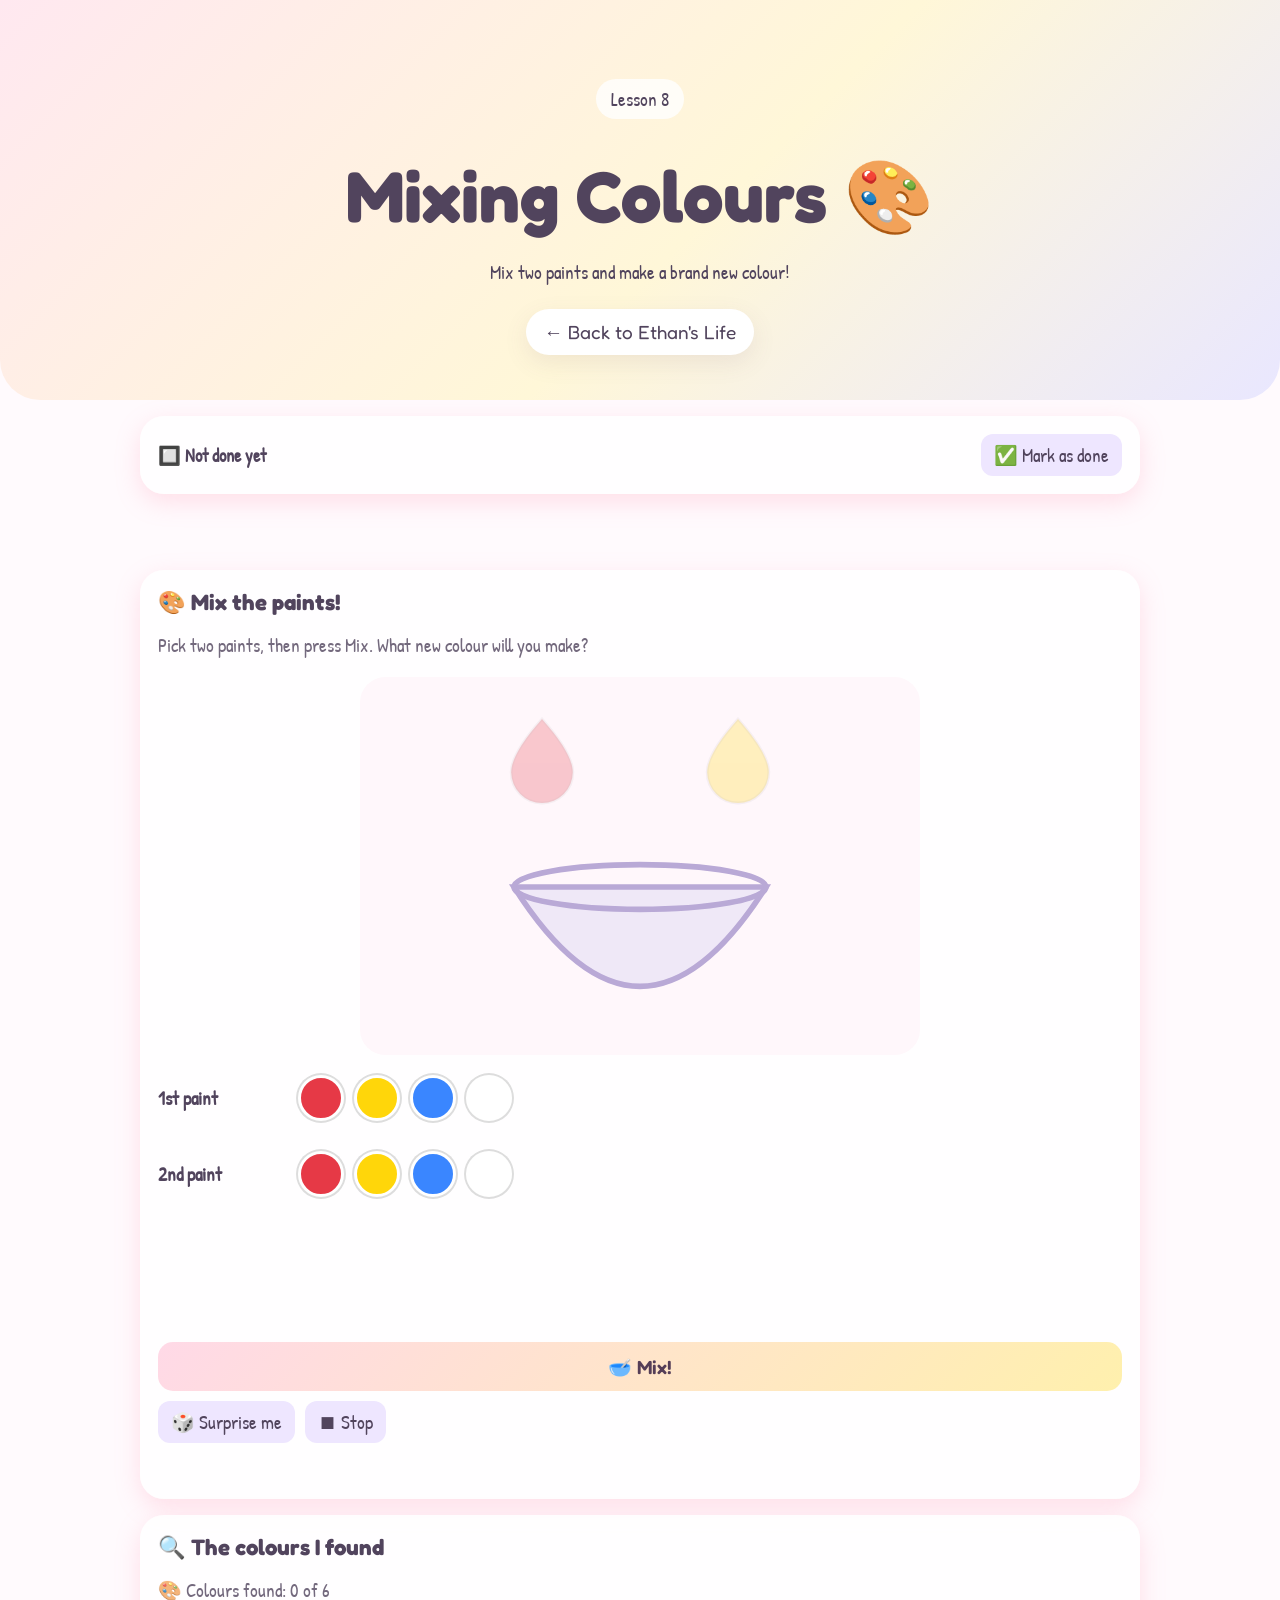
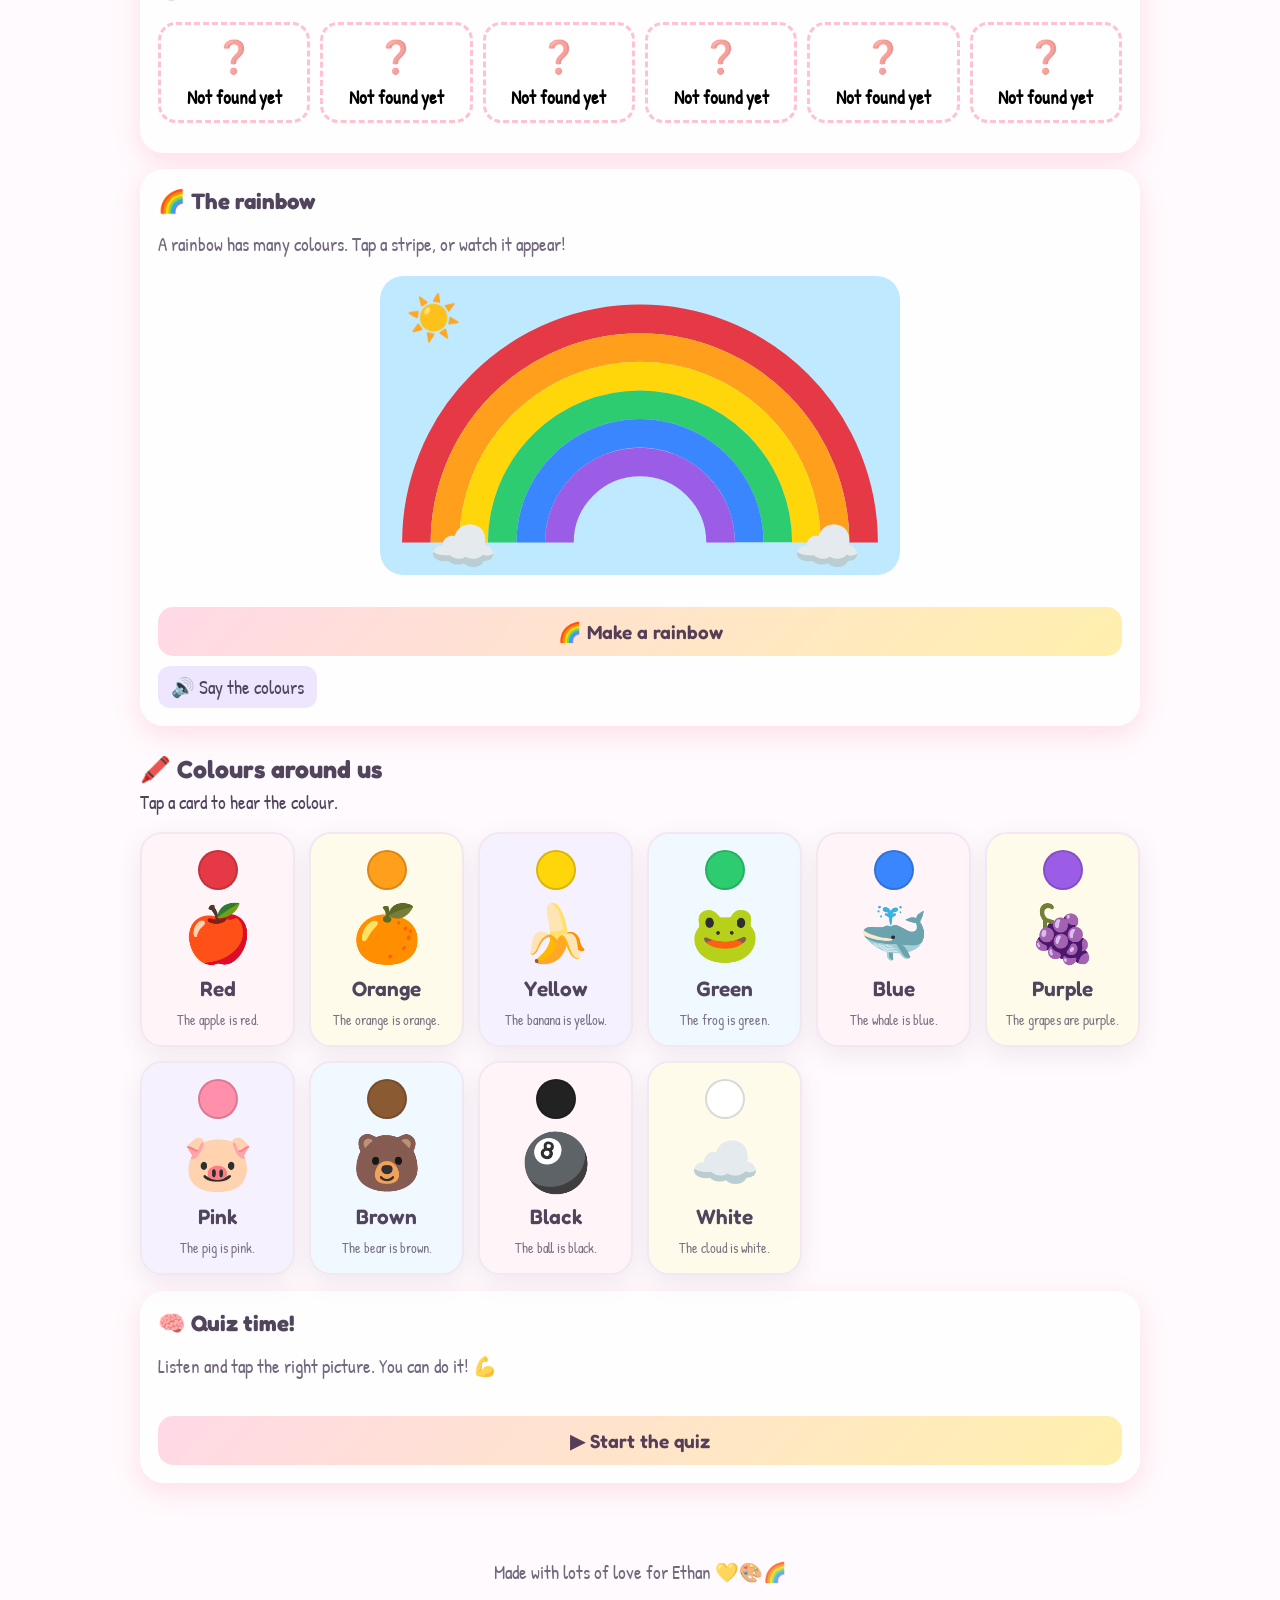
==== lessons/colours.html @ 681c0516 "Create colours.html" ====
<!DOCTYPE html>
<html lang="en">
<head>
  <meta charset="UTF-8">
  <meta name="viewport" content="width=device-width, initial-scale=1">
  <meta name="theme-color" content="#fff5f8">
  <title>Lesson 8: Mixing Colours 🎨 - Ethan's Life</title>
  <link rel="stylesheet" href="/style.css">
  <link rel="preconnect" href="https://fonts.googleapis.com">
  <link rel="preconnect" href="https://fonts.gstatic.com" crossorigin>
  <link href="https://fonts.googleapis.com/css2?family=Fredoka:wght@400;500;600;700&family=Patrick+Hand&display=swap" rel="stylesheet">
  <style>
    /* Strona nigdy nie przesuwa się na boki (żeby po prawej nie było białego tła) */
    html, body { max-width: 100%; overflow-x: hidden; }
    @supports (overflow: clip) { html, body { overflow-x: clip; } }
    img, svg, video, canvas { max-width: 100%; }
    input, select, textarea, button { max-width: 100%; box-sizing: border-box; }
    emoji-picker { width: 100%; max-width: 100%; }
    .picker-panel { max-width: 100%; overflow-x: auto; }

    [hidden] { display: none !important; }

    .garage-actions { display: flex; flex-wrap: wrap; gap: 10px; margin-top: 14px; }

    /* Lekcje */
    .lesson-card {
      margin: 16px 0;
      padding: 18px;
      border-radius: 24px;
      background: rgba(255, 255, 255, 0.85);
      box-shadow: 0 8px 24px rgba(255, 143, 171, 0.25);
    }

    .lesson-card h3 { margin-top: 0; }
    .lesson-hint { margin-top: -6px; opacity: 0.8; }

    .space-map svg, .mini-svg { display: block; width: 100%; height: auto; }
    .space-map { max-width: 460px; margin: 0 auto; }

    .orbit, .moon-orbit, .spin {
      animation-name: lesson-spin;
      animation-timing-function: linear;
      animation-iteration-count: infinite;
    }

    .orbit { transform-origin: 210px 210px; }
    .body { cursor: pointer; }

    @keyframes lesson-spin { to { transform: rotate(360deg); } }

    .space-caption {
      display: flex;
      align-items: center;
      gap: 12px;
      min-height: 64px;
      margin: 12px 0;
      padding: 10px 14px;
      border-radius: 16px;
      background: #fff0f5;
      font-size: 1.05rem;
    }

    .dot {
      display: inline-block;
      width: 22px;
      height: 22px;
      border-radius: 50%;
      box-shadow: inset -3px -3px 0 rgba(0, 0, 0, 0.18);
    }

    .dot-big { width: 44px; height: 44px; flex: none; }

    .planet-row { display: flex; flex-wrap: wrap; gap: 8px; margin: 10px 0; }

    .planet-chip {
      display: inline-flex;
      align-items: center;
      gap: 8px;
      padding: 8px 14px;
      border: 2px solid #ff8fab;
      border-radius: 999px;
      background: #fff;
      color: #d6336c;
      font: inherit;
      font-weight: 600;
      cursor: pointer;
    }

    .planet-chip:active { transform: scale(0.95); }

    .mini-grid {
      display: grid;
      grid-template-columns: repeat(auto-fit, minmax(260px, 1fr));
      gap: 16px;
    }

    @media (prefers-reduced-motion: reduce) {
      .orbit, .moon-orbit, .spin { animation: none; }
    }

    .lesson-status {
      display: flex;
      flex-wrap: wrap;
      align-items: center;
      justify-content: space-between;
      gap: 12px;
    }

    .lesson-status.done { border: 3px solid #2ecc71; }
    .status-text { font-size: 1.15rem; font-weight: 700; }

    .quiz-head {
      display: flex;
      flex-wrap: wrap;
      align-items: center;
      justify-content: space-between;
      gap: 10px;
      margin-bottom: 12px;
      font-weight: 700;
    }

    .quiz-options { display: flex; flex-wrap: wrap; gap: 12px; }

    .quiz-option {
      flex: 1 1 120px;
      display: flex;
      flex-direction: column;
      align-items: center;
      justify-content: flex-end;
      gap: 8px;
      min-height: 120px;
      padding: 12px;
      border: 3px solid #ffc2d1;
      border-radius: 20px;
      background: #fff;
      font: inherit;
      font-weight: 600;
      cursor: pointer;
    }

    .quiz-option:active { transform: scale(0.96); }
    .quiz-option.right { border-color: #2ecc71; background: #eafff1; }
    .quiz-option.wrong { border-color: #ff6b81; background: #fff0f2; opacity: 0.6; }
    .quiz-icon { font-size: 3rem; line-height: 1; }
    .quiz-result { text-align: center; }
    .quiz-big { font-size: 3.5rem; line-height: 1.2; }

    .space-caption { flex-wrap: wrap; }
    .caption-text { flex: 1; min-width: 210px; }
    .caption-detail { margin: 6px 0 8px; }
    .fact-badges { display: flex; flex-wrap: wrap; gap: 6px; margin: 8px 0 4px; }

    .fact-badge {
      padding: 4px 10px;
      border: 2px solid #ffc2d1;
      border-radius: 999px;
      background: #fff;
      font-size: 0.85rem;
      font-weight: 600;
    }

    .map-legend { margin: 8px 0 0; font-size: 0.9rem; opacity: 0.8; }

    .table-wrap { overflow-x: auto; }
    .facts-table { width: 100%; border-collapse: collapse; }
    .facts-table th, .facts-table td { padding: 10px 8px; text-align: left; white-space: nowrap; }
    .facts-table thead th { border-bottom: 2px solid #ffc2d1; color: #d6336c; }
    .fact-row { cursor: pointer; }
    .fact-row td { border-bottom: 1px solid #ffe0e8; }
    .fact-row:hover { background: #fff0f5; }
    .caption-buttons { display: flex; flex-wrap: wrap; gap: 8px; margin-top: 8px; }

    .chip-row { display: flex; flex-wrap: wrap; gap: 8px; margin: 12px 0; }

    .chip {
      display: inline-flex;
      align-items: center;
      gap: 6px;
      padding: 9px 16px;
      border: 2px solid #ff8fab;
      border-radius: 999px;
      background: #fff;
      color: #d6336c;
      font: inherit;
      font-weight: 600;
      cursor: pointer;
    }

    .chip:active { transform: scale(0.95); }
    .chip.active { background: #ff8fab; color: #fff; }

    .info-box {
      display: flex;
      flex-wrap: wrap;
      align-items: center;
      gap: 12px;
      min-height: 64px;
      margin: 12px 0;
      padding: 10px 14px;
      border-radius: 16px;
      background: #fff0f5;
      font-size: 1.05rem;
    }

    .info-icon { font-size: 2.6rem; line-height: 1; }
    .info-text { flex: 1; min-width: 200px; }

    .fact-card {
      display: flex;
      align-items: center;
      gap: 12px;
      width: 100%;
      margin: 8px 0;
      padding: 12px 14px;
      border: 3px solid #ffc2d1;
      border-radius: 18px;
      background: #fff;
      font: inherit;
      text-align: left;
      cursor: pointer;
    }

    .fact-card:active { transform: scale(0.98); }
    .fact-icon { flex: none; font-size: 2rem; line-height: 1; }

    .scene svg { display: block; width: 100%; max-width: 560px; height: auto; margin: 0 auto; border-radius: 18px; }
    .scene-note { min-height: 1.4em; margin: 10px 0 0; font-weight: 700; text-align: center; }
    .big-slider { width: 100%; margin: 14px 0 4px; accent-color: #ff8fab; }


    /* Lekcja 8: mieszanie kolorów */
    .palette { display: flex; flex-wrap: wrap; align-items: center; gap: 10px; margin: 10px 0; }
    .pal-label { min-width: 130px; font-weight: 700; }

    .paint {
      width: 46px;
      height: 46px;
      padding: 0;
      border: 3px solid #fff;
      border-radius: 50%;
      box-shadow: 0 0 0 2px #ddd;
      cursor: pointer;
    }

    .paint:active { transform: scale(0.92); }
    .paint.active { box-shadow: 0 0 0 4px #d6336c; }

    .mix-result {
      display: flex;
      flex-wrap: wrap;
      align-items: center;
      justify-content: center;
      gap: 8px;
      min-height: 56px;
      margin: 10px 0 0;
      font-size: 1.2rem;
      font-weight: 700;
      text-align: center;
    }

    .mix-dot {
      display: inline-block;
      width: 34px;
      height: 34px;
      border: 2px solid rgba(0, 0, 0, 0.15);
      border-radius: 50%;
    }

    .found-grid { display: grid; grid-template-columns: repeat(auto-fill, minmax(150px, 1fr)); gap: 10px; margin: 12px 0; }

    .found-card {
      display: flex;
      flex-direction: column;
      align-items: center;
      justify-content: center;
      gap: 6px;
      min-height: 96px;
      padding: 10px 6px;
      border: 3px dashed #ffc2d1;
      border-radius: 18px;
      background: #fff;
      font: inherit;
      font-weight: 700;
      cursor: pointer;
    }

    .found-card.found { border-style: solid; border-color: #2ecc71; background: #f1fff6; }
    .found-card .equation { display: flex; align-items: center; gap: 4px; }
    .found-card .unknown { font-size: 2rem; opacity: 0.5; }

    .rainbow-view svg { display: block; width: 100%; max-width: 520px; height: auto; margin: 0 auto; border-radius: 18px; }
    .arc { cursor: pointer; fill: none; stroke-linecap: butt; stroke-dasharray: 1; }
    .arc.speaking { filter: drop-shadow(0 0 6px #fff) brightness(1.15); }

    .colour-dot { width: 40px; height: 40px; border: 2px solid rgba(0, 0, 0, 0.15); border-radius: 50%; }

    @media (prefers-reduced-motion: reduce) {
      .paint:active { transform: none; }
    }
  </style>
</head>
<body>
  <header class="hero">
    <div class="hero-inner">
      <p class="eyebrow">Lesson 8</p>
      <h1>Mixing Colours <span>🎨</span></h1>
      <p>Mix two paints and make a brand new colour!</p>
      <nav>
        <a href="/">← Back to Ethan's Life</a>
      </nav>
    </div>
  </header>

  <main>
    <div class="lesson-card lesson-status" id="lesson-status">
      <span id="status-text" class="status-text"></span>
      <button id="status-toggle" type="button" class="secondary-button"></button>
    </div>

    <section id="lesson" class="section">
      <div class="lesson-card">
        <h3>🎨 Mix the paints!</h3>
        <p class="lesson-hint">Pick two paints, then press Mix. What new colour will you make?</p>
        <div id="bowl-view" class="scene"></div>
        <div class="palette"><span class="pal-label">1st paint</span><span id="palette-a" class="palette"></span></div>
        <div class="palette"><span class="pal-label">2nd paint</span><span id="palette-b" class="palette"></span></div>
        <div id="mix-result" class="mix-result" role="status"></div>
        <p id="mix-message" class="scene-note" role="status"></p>
        <div class="garage-actions">
          <button id="mix-btn" type="button" class="primary-button">🥣 Mix!</button>
          <button id="surprise-btn" type="button" class="secondary-button">🎲 Surprise me</button>
          <button type="button" class="secondary-button" onclick="stopSpeaking()">⏹ Stop</button>
        </div>
        <p id="lesson-message" class="form-message" role="status"></p>
      </div>

      <div class="lesson-card">
        <h3>🔍 The colours I found</h3>
        <p id="found-count" class="lesson-hint"></p>
        <div id="found-grid" class="found-grid"></div>
      </div>

      <div class="lesson-card">
        <h3>🌈 The rainbow</h3>
        <p class="lesson-hint">A rainbow has many colours. Tap a stripe, or watch it appear!</p>
        <div id="rainbow-view" class="rainbow-view"></div>
        <div class="garage-actions">
          <button id="rainbow-btn" type="button" class="primary-button">🌈 Make a rainbow</button>
          <button id="rainbow-say" type="button" class="secondary-button">🔊 Say the colours</button>
        </div>
      </div>

      <div class="content-heading">
        <h3>🖍️ Colours around us</h3>
        <p>Tap a card to hear the colour.</p>
      </div>
      <div id="colour-words" class="words-grid"></div>

      <div class="lesson-card" id="quiz-card">
        <h3>🧠 Quiz time!</h3>
        <p class="lesson-hint">Listen and tap the right picture. You can do it! 💪</p>
        <div id="quiz-box" class="quiz-box">
          <button id="quiz-start" type="button" class="primary-button">▶ Start the quiz</button>
        </div>
      </div>
    </section>
  </main>

  <footer>Made with lots of love for Ethan 💛🎨🌈</footer>

  <script>
    function showMessage(id, message) {
      document.getElementById(id).textContent = message;
    }

    function speak(text) {
      if (!("speechSynthesis" in window)) {
        showMessage("lesson-message", "Speech is not supported in this browser.");
        return;
      }

      window.speechSynthesis.cancel();

      // Długi tekst mówimy zdanie po zdaniu, bo część przeglądarek ucina zbyt długie wypowiedzi
      const sentences = text.match(/[^.!?]+[.!?]*/g) || [text];

      sentences.forEach(sentence => {
        const part = sentence.trim();
        if (!part) return;

        const utterance = new SpeechSynthesisUtterance(part);
        utterance.lang = "en-US";
        utterance.rate = 0.8;
        window.speechSynthesis.speak(utterance);
      });
    }

    function stopSpeaking() {
      if ("speechSynthesis" in window) window.speechSynthesis.cancel();
    }

    // --- Postęp lekcji (zapisany na tym urządzeniu) ---

    const LESSON_ID = "colours";
    const PROGRESS_KEY = "ethanLessons";

    function readProgress() {
      try {
        return JSON.parse(localStorage.getItem(PROGRESS_KEY) || "{}") || {};
      } catch {
        return {};
      }
    }

    function setProgress(update) {
      const all = readProgress();
      all[LESSON_ID] = { ...(all[LESSON_ID] || {}), ...update };

      try {
        localStorage.setItem(PROGRESS_KEY, JSON.stringify(all));
      } catch {}
    }

    const statusCard = document.getElementById("lesson-status");
    const statusText = document.getElementById("status-text");
    const statusToggle = document.getElementById("status-toggle");

    function renderStatus() {
      const progress = readProgress()[LESSON_ID] || {};
      const done = Boolean(progress.done);

      statusText.textContent = done
        ? "✅ Lesson done! " + "⭐".repeat(Math.min(progress.stars || 0, 3))
        : "🔲 Not done yet";
      statusToggle.textContent = done ? "↩ Mark as not done" : "✅ Mark as done";
      statusCard.classList.toggle("done", done);
    }

    statusToggle.addEventListener("click", () => {
      const progress = readProgress()[LESSON_ID] || {};
      setProgress({ done: !progress.done });
      renderStatus();
    });

    renderStatus();

    // --- Lekcja 8: mieszanie kolorów ---

    const $ = id => document.getElementById(id);

    const PAINTS = {
      red: { name: "Red", color: "#e63946" },
      yellow: { name: "Yellow", color: "#ffd60a" },
      blue: { name: "Blue", color: "#3a86ff" },
      white: { name: "White", color: "#ffffff" }
    };

    const MIXES = {
      "red+yellow": { name: "Orange", color: "#ff9f1c" },
      "blue+yellow": { name: "Green", color: "#2ecc71" },
      "blue+red": { name: "Purple", color: "#9b5de5" },
      "red+white": { name: "Pink", color: "#ff8fab" },
      "blue+white": { name: "Light blue", color: "#9fd3ff" },
      "white+yellow": { name: "Light yellow", color: "#fff3a8" }
    };

    const FOUND_KEY = "ethanColourMixes";
    let found = [];

    try {
      found = JSON.parse(localStorage.getItem(FOUND_KEY) || "[]");
      if (!Array.isArray(found)) found = [];
    } catch {
      found = [];
    }

    const pairKey = (a, b) => [a, b].sort().join("+");
    const dotHtml = color => `<span class="mix-dot" style="background:${color}"></span>`;

    // --- Miska z farbami ---

    $("bowl-view").innerHTML = `<svg viewBox="0 0 400 270" xmlns="http://www.w3.org/2000/svg" role="img" aria-label="A bowl for mixing paint">
      <defs>
        <linearGradient id="mix-grad" x1="0" y1="0" x2="1" y2="0">
          <stop id="grad-a" offset="0.25" stop-color="#e63946"/>
          <stop id="grad-b" offset="0.75" stop-color="#ffd60a"/>
        </linearGradient>
        <clipPath id="bowl-clip"><path d="M110 150 Q200 292 290 150 Z"/></clipPath>
      </defs>
      <rect width="400" height="270" rx="18" fill="#fff7fb"/>
      <path d="M110 150 Q200 292 290 150 Z" fill="#efe8f7" stroke="#b9a9d6" stroke-width="4"/>
      <g clip-path="url(#bowl-clip)">
        <rect id="liquid-mix" x="100" y="150" width="200" height="130" fill="#ccc" style="opacity:0; transition: opacity 0.8s ease"/>
        <rect id="liquid-swirl" x="100" y="150" width="200" height="130" fill="url(#mix-grad)" style="opacity:0; transition: opacity 0.5s ease"/>
      </g>
      <ellipse cx="200" cy="150" rx="90" ry="16" fill="none" stroke="#b9a9d6" stroke-width="4"/>
      <g id="blob-a" style="transform: translate(130px, 56px); transition: transform 0.9s ease-in, opacity 0.4s ease">
        <path d="M0 -26 C16 -8 22 4 22 12 A22 22 0 0 1 -22 12 C-22 4 -16 -8 0 -26 Z" id="drop-a" fill="#e63946" stroke="rgba(0,0,0,.15)" stroke-width="2"/></g>
      <g id="blob-b" style="transform: translate(270px, 56px); transition: transform 0.9s ease-in, opacity 0.4s ease">
        <path d="M0 -26 C16 -8 22 4 22 12 A22 22 0 0 1 -22 12 C-22 4 -16 -8 0 -26 Z" id="drop-b" fill="#ffd60a" stroke="rgba(0,0,0,.15)" stroke-width="2"/></g>
      <text id="sparkle" x="200" y="120" font-size="34" text-anchor="middle" style="opacity:0; transition: opacity 0.4s ease">✨</text>
    </svg>`;

    const pick = { a: null, b: null };
    let mixing = false;

    function paintRow(slot, containerId) {
      const container = $(containerId);

      Object.entries(PAINTS).forEach(([key, paint]) => {
        const button = document.createElement("button");
        button.type = "button";
        button.className = "paint";
        button.dataset.key = key;
        button.style.background = paint.color;
        button.setAttribute("aria-label", paint.name);

        button.addEventListener("click", () => {
          if (mixing) return;
          pick[slot] = key;
          container.querySelectorAll(".paint").forEach(el => el.classList.toggle("active", el === button));
          showDrops();
          speak(paint.name);
        });

        container.appendChild(button);
      });
    }

    function showDrops() {
      resetBowl();
      if (pick.a) $("drop-a").setAttribute("fill", PAINTS[pick.a].color);
      if (pick.b) $("drop-b").setAttribute("fill", PAINTS[pick.b].color);
      $("blob-a").style.opacity = pick.a ? 1 : 0.25;
      $("blob-b").style.opacity = pick.b ? 1 : 0.25;
    }

    function resetBowl() {
      $("blob-a").style.transition = $("blob-b").style.transition = "none";
      $("blob-a").style.transform = "translate(130px, 56px)";
      $("blob-b").style.transform = "translate(270px, 56px)";
      void $("blob-a").getBoundingClientRect();
      $("blob-a").style.transition = $("blob-b").style.transition = "";
      $("liquid-mix").style.opacity = 0;
      $("liquid-swirl").style.opacity = 0;
      $("sparkle").style.opacity = 0;
    }

    paintRow("a", "palette-a");
    paintRow("b", "palette-b");
    showDrops();

    function resultFor(a, b) {
      if (a === b) return { name: PAINTS[a].name, color: PAINTS[a].color, same: true };
      return MIXES[pairKey(a, b)];
    }

    function renderFound() {
      const grid = $("found-grid");
      grid.replaceChildren();

      Object.entries(MIXES).forEach(([key, mix]) => {
        const [x, y] = key.split("+");
        const card = document.createElement("button");
        card.type = "button";
        card.className = "found-card" + (found.includes(key) ? " found" : "");

        if (found.includes(key)) {
          card.innerHTML = `<span class="equation">${dotHtml(PAINTS[x].color)}+${dotHtml(PAINTS[y].color)}=${dotHtml(mix.color)}</span><span>${mix.name}</span>`;
          card.addEventListener("click", () => speak(PAINTS[x].name + " and " + PAINTS[y].name + " make " + mix.name.toLowerCase() + "."));
        } else {
          card.innerHTML = `<span class="unknown">❓</span><span>Not found yet</span>`;
          card.addEventListener("click", () => speak("Mix two paints to find a new colour!"));
        }

        grid.appendChild(card);
      });

      $("found-count").textContent = "🎨 Colours found: " + found.length + " of " + Object.keys(MIXES).length;
    }

    renderFound();

    function mix() {
      if (mixing) return;

      if (!pick.a || !pick.b) {
        $("mix-message").textContent = "Pick two paints first! 👆";
        speak("Pick two paints first!");
        return;
      }

      mixing = true;
      $("mix-btn").disabled = true;
      $("mix-message").textContent = "";
      $("mix-result").innerHTML = "";

      const a = PAINTS[pick.a];
      const b = PAINTS[pick.b];
      const result = resultFor(pick.a, pick.b);

      resetBowl();
      $("grad-a").setAttribute("stop-color", a.color);
      $("grad-b").setAttribute("stop-color", b.color);
      $("liquid-mix").setAttribute("fill", result.color);

      // 1) krople spadają do miski
      setTimeout(() => {
        $("blob-a").style.transform = "translate(185px, 158px)";
        $("blob-b").style.transform = "translate(215px, 158px)";
      }, 50);

      // 2) mieszanie
      setTimeout(() => {
        $("blob-a").style.opacity = 0;
        $("blob-b").style.opacity = 0;
        $("liquid-swirl").style.opacity = 1;

        const gradient = $("mix-grad");
        const start = performance.now();

        const spin = now => {
          const t = Math.min(1, (now - start) / 1400);
          gradient.setAttribute("gradientTransform", "rotate(" + (t * 540) + " 0.5 0.5)");
          if (t < 1) requestAnimationFrame(spin);
        };

        requestAnimationFrame(spin);
      }, 1000);

      // 3) nowy kolor
      setTimeout(() => {
        $("liquid-mix").style.opacity = 1;
        $("liquid-swirl").style.opacity = 0;
        $("sparkle").style.opacity = 1;

        const sentence = result.same
          ? a.name + " and " + b.name.toLowerCase() + " make " + result.name.toLowerCase() + ". Try two different paints!"
          : a.name + " and " + b.name.toLowerCase() + " make " + result.name.toLowerCase() + "!";

        $("mix-result").innerHTML = `${dotHtml(a.color)}<span>+</span>${dotHtml(b.color)}<span>=</span>${dotHtml(result.color)}<span>${result.name}!</span>`;
        speak(sentence);

        const key = pairKey(pick.a, pick.b);

        if (!result.same && !found.includes(key)) {
          found.push(key);

          try {
            localStorage.setItem(FOUND_KEY, JSON.stringify(found));
          } catch {}

          renderFound();

          if (found.length === Object.keys(MIXES).length) {
            $("mix-message").textContent = "🎉 You found all the colours!";
            setTimeout(() => speak("Wow! You found all the colours!"), 2600);
          } else {
            $("mix-message").textContent = "⭐ A new colour: " + result.name + "!";
          }
        }

        mixing = false;
        $("mix-btn").disabled = false;
      }, 2500);
    }

    $("mix-btn").addEventListener("click", mix);

    $("surprise-btn").addEventListener("click", () => {
      if (mixing) return;
      const keys = Object.keys(PAINTS);
      const a = keys[Math.floor(Math.random() * keys.length)];
      let b = keys[Math.floor(Math.random() * keys.length)];
      if (a === b) b = keys[(keys.indexOf(b) + 1) % keys.length];

      pick.a = a;
      pick.b = b;
      $("palette-a").querySelectorAll(".paint").forEach(el => el.classList.toggle("active", el.dataset.key === a));
      $("palette-b").querySelectorAll(".paint").forEach(el => el.classList.toggle("active", el.dataset.key === b));
      showDrops();
      mix();
    });

    // --- Tęcza ---

    const RAINBOW = [
      { name: "Red", color: "#e63946" }, { name: "Orange", color: "#ff9f1c" }, { name: "Yellow", color: "#ffd60a" },
      { name: "Green", color: "#2ecc71" }, { name: "Blue", color: "#3a86ff" }, { name: "Purple", color: "#9b5de5" }
    ];

    (function buildRainbow() {
      let s = `<svg viewBox="0 0 400 230" xmlns="http://www.w3.org/2000/svg" role="img" aria-label="A rainbow">
        <rect width="400" height="230" rx="18" fill="#bfe9ff"/>
        <text x="20" y="44" font-size="34">☀️</text>`;

      RAINBOW.forEach((c, i) => {
        const r = 172 - i * 22;
        s += `<path class="arc" data-i="${i}" d="M${200 - r} 205 A${r} ${r} 0 0 1 ${200 + r} 205" stroke="${c.color}" stroke-width="22" pathLength="1"/>`;
      });

      s += `<text x="38" y="222" font-size="42">☁️</text><text x="318" y="222" font-size="42">☁️</text></svg>`;
      $("rainbow-view").innerHTML = s;
    })();

    const arcs = [...$("rainbow-view").querySelectorAll(".arc")];

    arcs.forEach((arc, i) => {
      arc.addEventListener("click", () => speak(RAINBOW[i].name));
    });

    $("rainbow-btn").addEventListener("click", () => {
      arcs.forEach(arc => { arc.style.strokeDashoffset = 1; });

      arcs.forEach((arc, i) => {
        setTimeout(() => {
          if (arc.animate) {
            arc.animate([{ strokeDashoffset: 1 }, { strokeDashoffset: 0 }], { duration: 900, fill: "forwards", easing: "ease-out" });
          }

          arc.style.strokeDashoffset = 0;
          arc.classList.add("speaking");
          setTimeout(() => arc.classList.remove("speaking"), 1000);
          speak(RAINBOW[i].name);
        }, 600 + i * 1300);
      });

      setTimeout(() => speak("A rainbow! A rainbow has many colours. It appears when the sun shines and it rains."), 600 + RAINBOW.length * 1300 + 300);
    });

    $("rainbow-say").addEventListener("click", () => {
      speak("The colours of the rainbow are: red, orange, yellow, green, blue and purple.");
    });

    // --- Kolory wokół nas ---

    const COLOUR_WORDS = [
      ["Red", "#e63946", "🍎", "The apple is red."], ["Orange", "#ff9f1c", "🍊", "The orange is orange."],
      ["Yellow", "#ffd60a", "🍌", "The banana is yellow."], ["Green", "#2ecc71", "🐸", "The frog is green."],
      ["Blue", "#3a86ff", "🐳", "The whale is blue."], ["Purple", "#9b5de5", "🍇", "The grapes are purple."],
      ["Pink", "#ff8fab", "🐷", "The pig is pink."], ["Brown", "#8a5a33", "🐻", "The bear is brown."],
      ["Black", "#222222", "🎱", "The ball is black."], ["White", "#ffffff", "☁️", "The cloud is white."]
    ];

    COLOUR_WORDS.forEach(([name, color, emoji, sentence]) => {
      const card = document.createElement("button");
      card.type = "button";
      card.className = "word-card";
      card.setAttribute("aria-label", name);

      const dot = document.createElement("span");
      dot.className = "colour-dot";
      dot.style.background = color;

      const icon = document.createElement("span");
      icon.className = "word-emoji";
      icon.textContent = emoji;

      const word = document.createElement("span");
      word.className = "word-english";
      word.textContent = name;

      const hint = document.createElement("span");
      hint.className = "word-hint";
      hint.textContent = sentence;

      card.append(dot, icon, word, hint);
      card.addEventListener("click", () => speak(name + ". " + sentence));
      $("colour-words").appendChild(card);
    });

    // --- Pytania do quizu ---

    const QUIZ_LENGTH = 5;
    const dotOption = (hex, label, correct) => ({ dot: hex, size: 46, label, ...(correct ? { correct: true } : {}) });
    const QUIZ_POOL = [
      { say: "Red and yellow make...?", options: [
        dotOption("#ff9f1c", "Orange", true), dotOption("#2ecc71", "Green"), dotOption("#9b5de5", "Purple")] },
      { say: "Yellow and blue make...?", options: [
        dotOption("#2ecc71", "Green", true), dotOption("#ff9f1c", "Orange"), dotOption("#e63946", "Red")] },
      { say: "Blue and red make...?", options: [
        dotOption("#9b5de5", "Purple", true), dotOption("#2ecc71", "Green"), dotOption("#ffd60a", "Yellow")] },
      { say: "Red and white make...?", options: [
        dotOption("#ff8fab", "Pink", true), dotOption("#3a86ff", "Blue"), dotOption("#2ecc71", "Green")] },
      { say: "Which one is red?", options: [
        { icon: "🍎", label: "Apple", correct: true }, { icon: "🐸", label: "Frog" }, { icon: "🐳", label: "Whale" }] },
      { say: "Which one is green?", options: [
        { icon: "🐸", label: "Frog", correct: true }, { icon: "🍌", label: "Banana" }, { icon: "🍎", label: "Apple" }] },
      { say: "Which one is yellow?", options: [
        { icon: "🍌", label: "Banana", correct: true }, { icon: "🍇", label: "Grapes" }, { icon: "🐸", label: "Frog" }] },
      { say: "Which one is orange?", options: [
        { icon: "🍊", label: "Orange", correct: true }, { icon: "🍎", label: "Apple" }, { icon: "🍇", label: "Grapes" }] },
      { say: "Which one is purple?", options: [
        { icon: "🍇", label: "Grapes", correct: true }, { icon: "🍊", label: "Orange" }, { icon: "🍌", label: "Banana" }] },
      { say: "Which colour is the sun?", options: [
        dotOption("#ffd60a", "Yellow", true), dotOption("#3a86ff", "Blue"), dotOption("#2ecc71", "Green")] },
      { say: "Which colour is the grass?", options: [
        dotOption("#2ecc71", "Green", true), dotOption("#e63946", "Red"), dotOption("#9b5de5", "Purple")] },
      { say: "Which colour is the sky on a sunny day?", options: [
        dotOption("#3a86ff", "Blue", true), dotOption("#ffd60a", "Yellow"), dotOption("#ff8fab", "Pink")] }
    ];

    const quizBox = document.getElementById("quiz-box");
    let quiz = null;

    function shuffle(list) {
      const copy = [...list];

      for (let i = copy.length - 1; i > 0; i--) {
        const j = Math.floor(Math.random() * (i + 1));
        [copy[i], copy[j]] = [copy[j], copy[i]];
      }

      return copy;
    }

    function optionButton(option, onPick) {
      const button = document.createElement("button");
      button.type = "button";
      button.className = "quiz-option";

      const icon = document.createElement("span");
      icon.className = "quiz-icon";

      if (option.dot) {
        icon.classList.add("dot");
        icon.style.background = option.dot;
        icon.style.width = icon.style.height = option.size + "px";
      } else {
        icon.textContent = option.icon;
      }

      const label = document.createElement("span");
      label.textContent = option.label;

      button.append(icon, label);
      button.addEventListener("click", () => onPick(button));
      return button;
    }

    function startQuiz() {
      quiz = {
        questions: shuffle(QUIZ_POOL).slice(0, QUIZ_LENGTH),
        index: 0,
        firstTry: 0,
        missed: false,
        locked: false
      };

      showQuestion();
    }

    function showQuestion() {
      const question = quiz.questions[quiz.index];
      quiz.missed = false;
      quiz.locked = false;

      const head = document.createElement("div");
      head.className = "quiz-head";

      const counter = document.createElement("span");
      counter.textContent = "Question " + (quiz.index + 1) + " of " + quiz.questions.length;

      const replay = document.createElement("button");
      replay.type = "button";
      replay.className = "secondary-button";
      replay.textContent = "🔊 Listen again";
      replay.addEventListener("click", () => speak(question.say));

      head.append(counter, replay);

      const options = document.createElement("div");
      options.className = "quiz-options";

      const feedback = document.createElement("p");
      feedback.id = "quiz-feedback";
      feedback.className = "form-message";
      feedback.setAttribute("role", "status");

      shuffle(question.options).forEach(option => {
        options.appendChild(optionButton(option, button => answer(option, button, question, feedback)));
      });

      quizBox.replaceChildren(head, options, feedback);
      speak(question.say);
    }

    function answer(option, button, question, feedback) {
      if (quiz.locked) return;

      if (option.correct) {
        quiz.locked = true;
        if (!quiz.missed) quiz.firstTry++;

        button.classList.add("right");
        feedback.textContent = "🎉 Yes!";
        speak("Yes! Great job!");

        setTimeout(() => {
          quiz.index++;

          if (quiz.index < quiz.questions.length) showQuestion();
          else finishQuiz();
        }, 1500);

        return;
      }

      quiz.missed = true;
      button.classList.add("wrong");
      button.disabled = true;
      feedback.textContent = "Try again! 💫";
      speak("Try again. " + question.say);
    }

    function finishQuiz() {
      const total = quiz.questions.length;
      const stars = quiz.firstTry >= total - 1 ? 3 : quiz.firstTry >= total - 2 ? 2 : 1;
      const best = Math.max((readProgress()[LESSON_ID] || {}).stars || 0, stars);

      setProgress({ done: true, stars: best });
      renderStatus();

      const result = document.createElement("div");
      result.className = "quiz-result";

      const big = document.createElement("div");
      big.className = "quiz-big";
      big.textContent = "🏆";

      const title = document.createElement("h3");
      title.textContent = "You did it! " + "⭐".repeat(stars);

      const score = document.createElement("p");
      score.textContent = quiz.firstTry + " of " + total + " right on the first try";

      const again = document.createElement("button");
      again.type = "button";
      again.className = "primary-button";
      again.textContent = "🔁 Play again";
      again.addEventListener("click", startQuiz);

      result.append(big, title, score, again);
      quizBox.replaceChildren(result);
      speak("Wow! You did it! Great job!");
    }

    document.getElementById("quiz-start").addEventListener("click", startQuiz);
  </script>
</body>
</html>
---- style.css ----
:root {
  --ink: #51445d;
  --pink: #ffe8f0;
  --yellow: #fff2ad;
  --purple: #eee6ff;
  --blue: #e5f5ff;
  --shadow: 0 8px 24px rgba(106, 78, 120, .10);
}

* { box-sizing: border-box; }

html { scroll-behavior: smooth; }

body {
  margin: 0;
  color: var(--ink);
  background: #fffafd;
  font-family: "Patrick Hand", cursive;
  font-size: 19px;
}

button, input, textarea { font: inherit; }

.hero {
  position: relative;
  overflow: hidden;
  padding: 60px 20px 45px;
  text-align: center;
  background: linear-gradient(135deg, #ffe8f0, #fff7d8 55%, #e9e7ff);
  border-radius: 0 0 40px 40px;
}

.hero-inner {
  position: relative;
  z-index: 1;
  max-width: 760px;
  margin: auto;
}

.eyebrow {
  display: inline-block;
  padding: 7px 15px;
  background: rgba(255,255,255,.8);
  border-radius: 30px;
}

h1, h2, h3, nav {
  font-family: "Fredoka", sans-serif;
}

h1 {
  margin: 14px 0;
  font-size: clamp(2.5rem, 7vw, 4.5rem);
}

.hero-inner > p:not(.eyebrow) { font-size: 1.2rem; }

.floating {
  position: absolute;
  font-size: 60px;
  opacity: .55;
  animation: float 4s ease-in-out infinite;
}

.balloon-one { top: 20px; left: 8%; }
.balloon-two { right: 9%; bottom: 20px; animation-delay: -2s; }

@keyframes float {
  0%, 100% { transform: translateY(0) rotate(-5deg); }
  50% { transform: translateY(-12px) rotate(5deg); }
}

nav {
  display: flex;
  flex-wrap: wrap;
  justify-content: center;
  gap: 12px;
  margin-top: 24px;
}

nav a {
  padding: 11px 18px;
  color: var(--ink);
  text-decoration: none;
  background: white;
  border-radius: 30px;
  box-shadow: var(--shadow);
}

main {
  width: min(100% - 28px, 1000px);
  margin: auto;
}

.section {
  padding: 44px 0 25px;
  scroll-margin-top: 20px;
}

.section-heading {
  display: flex;
  align-items: center;
  gap: 15px;
  margin-bottom: 22px;
}

.section-icon {
  display: grid;
  flex: 0 0 60px;
  width: 60px;
  height: 60px;
  place-items: center;
  background: var(--yellow);
  border-radius: 20px;
  font-size: 34px;
}

.section-heading h2 {
  margin: 0 0 5px;
  font-size: clamp(1.6rem, 4vw, 2.2rem);
}

.section-heading p, .content-heading p { margin: 0; }

.form-card {
  padding: clamp(18px, 4vw, 30px);
  margin-bottom: 32px;
  background: white;
  border: 2px solid #f5e8f1;
  border-radius: 24px;
  box-shadow: var(--shadow);
}

.form-card h3 {
  margin: 0 0 18px;
  font-size: 1.45rem;
}

.form-card label {
  display: block;
  margin: 13px 0 6px;
  font-weight: bold;
}

.form-card input:not([type="hidden"]),
.form-card textarea {
  width: 100%;
  min-height: 48px;
  padding: 11px 13px;
  color: var(--ink);
  background: #fffafd;
  border: 2px solid #f0e5f0;
  border-radius: 13px;
  outline: none;
}

.form-card textarea { min-height: 115px; resize: vertical; }

.form-card input:focus, .form-card textarea:focus {
  border-color: #ffb7cf;
  box-shadow: 0 0 0 3px rgba(255,183,207,.2);
}

.picker-heading {
  display: flex;
  align-items: center;
  justify-content: space-between;
  flex-wrap: wrap;
  gap: 10px;
  margin-top: 15px;
}

.picker-heading label { margin: 0; }

.secondary-button {
  padding: 8px 13px;
  color: var(--ink);
  background: var(--purple);
  border: 0;
  border-radius: 12px;
  cursor: pointer;
}

.selected-emoji {
  display: flex;
  align-items: center;
  gap: 12px;
  margin-top: 10px;
  padding: 10px 14px;
  background: #fff7fb;
  border-radius: 14px;
}

#emoji-preview { font-size: 42px; }

.picker-panel {
  margin-top: 12px;
  overflow: hidden;
  border: 1px solid #f0e5f0;
  border-radius: 16px;
}

.picker-panel[hidden] { display: none; }

emoji-picker {
  display: block;
  width: 100%;
  max-width: 100%;
  height: 350px;
  --background: #fffafd;
  --border-color: #f0e5f0;
  --category-emoji-size: 1.25rem;
  --emoji-size: 1.55rem;
  --num-columns: 8;
}

.primary-button {
  width: 100%;
  min-height: 49px;
  margin-top: 18px;
  padding: 12px 18px;
  color: #553e57;
  background: linear-gradient(135deg, #ffd9e7, #fff0ad);
  border: 0;
  border-radius: 15px;
  font-family: "Fredoka", sans-serif;
  font-weight: 600;
  cursor: pointer;
}

.primary-button:hover { filter: brightness(.98); }
button:disabled { opacity: .6; cursor: wait; }

.form-message { min-height: 1em; margin-bottom: 0; }
.error { color: #b4234c; overflow-wrap: anywhere; }

.content-heading { margin: 28px 0 17px; }
.content-heading h3 { margin-bottom: 5px; font-size: 1.55rem; }

.words-grid {
  display: grid;
  grid-template-columns: repeat(auto-fill, minmax(140px, 1fr));
  gap: 14px;
}

.word-card {
  display: flex;
  min-width: 0;
  min-height: 165px;
  flex-direction: column;
  align-items: center;
  justify-content: center;
  gap: 9px;
  padding: 16px 10px;
  color: var(--ink);
  background: white;
  border: 2px solid #f3e8f2;
  border-radius: 22px;
  box-shadow: var(--shadow);
  cursor: pointer;
  transition: transform .18s;
}

.word-card:nth-child(4n + 1) { background: #fff4f8; }
.word-card:nth-child(4n + 2) { background: #fffbea; }
.word-card:nth-child(4n + 3) { background: #f5f1ff; }
.word-card:nth-child(4n) { background: #eff9ff; }
.word-card:hover { transform: translateY(-3px); }

.word-emoji { font-size: 56px; line-height: 1.2; }
.word-english {
  font-family: "Fredoka", sans-serif;
  font-size: 1.3rem;
  font-weight: 600;
  overflow-wrap: anywhere;
}
.word-hint { font-size: .9rem; opacity: .75; }

.notes-grid {
  display: grid;
  grid-template-columns: repeat(auto-fit, minmax(min(100%, 240px), 1fr));
  gap: 15px;
}

.note-card {
  padding: 20px;
  background: #fff3c4;
  border-radius: 21px;
  box-shadow: var(--shadow);
  overflow-wrap: anywhere;
}

.note-card:nth-child(3n + 2) { background: #f0eaff; }
.note-card:nth-child(3n) { background: #e9f6ff; }
.note-card h3 { margin-top: 0; }
.note-card p { white-space: pre-wrap; }

.loading, .empty-message { padding: 16px; text-align: center; }

footer {
  padding: 35px 15px 25px;
  text-align: center;
  opacity: .8;
}

@media (max-width: 520px) {
  .hero { padding-top: 48px; }
  .floating { font-size: 42px; }
  .section-heading { align-items: flex-start; }
  .section-icon {
    flex-basis: 48px;
    width: 48px;
    height: 48px;
    font-size: 27px;
  }
  .words-grid { grid-template-columns: repeat(2, minmax(0, 1fr)); gap: 10px; }
  .word-card { min-height: 150px; }
  .word-emoji { font-size: 48px; }
  emoji-picker { --num-columns: 7; }
}

@media (prefers-reduced-motion: reduce) {
  *, *::before, *::after {
    animation-duration: .01ms !important;
    transition-duration: .01ms !important;
    scroll-behavior: auto !important;
  }
}
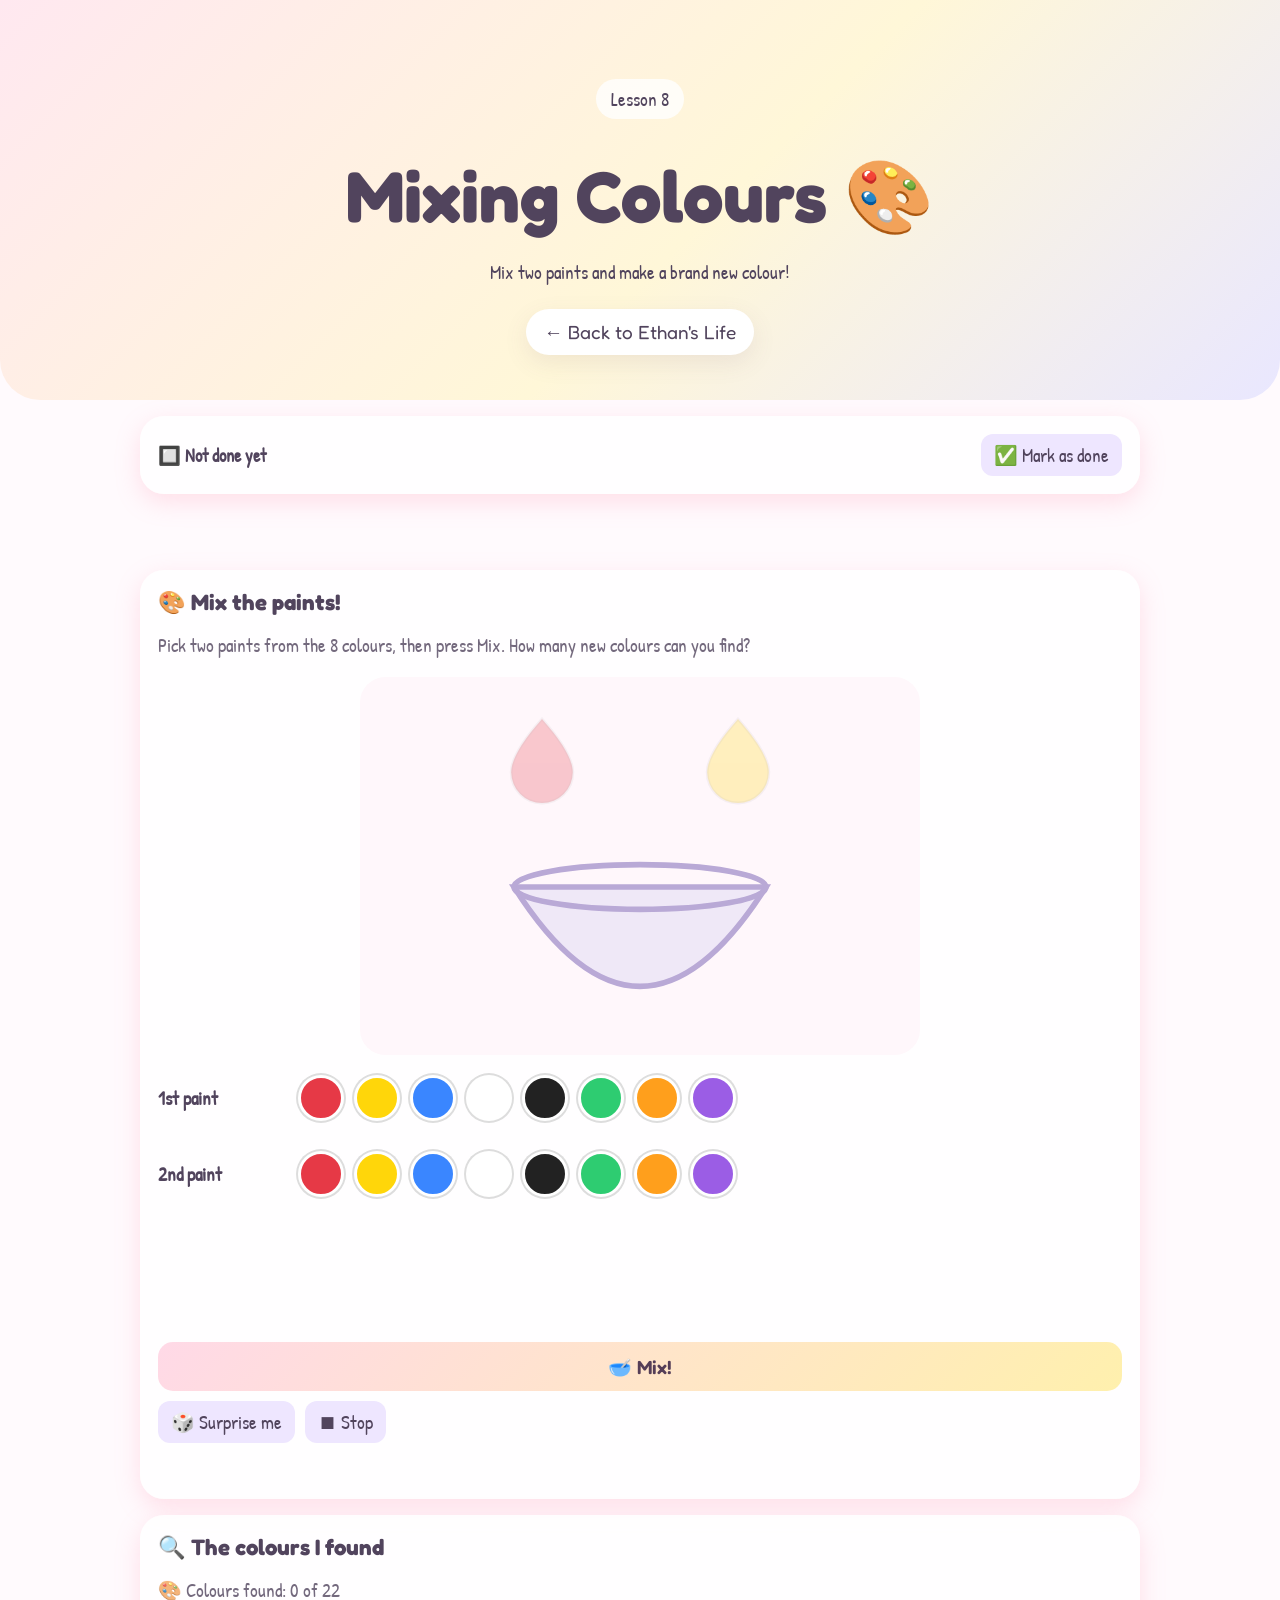
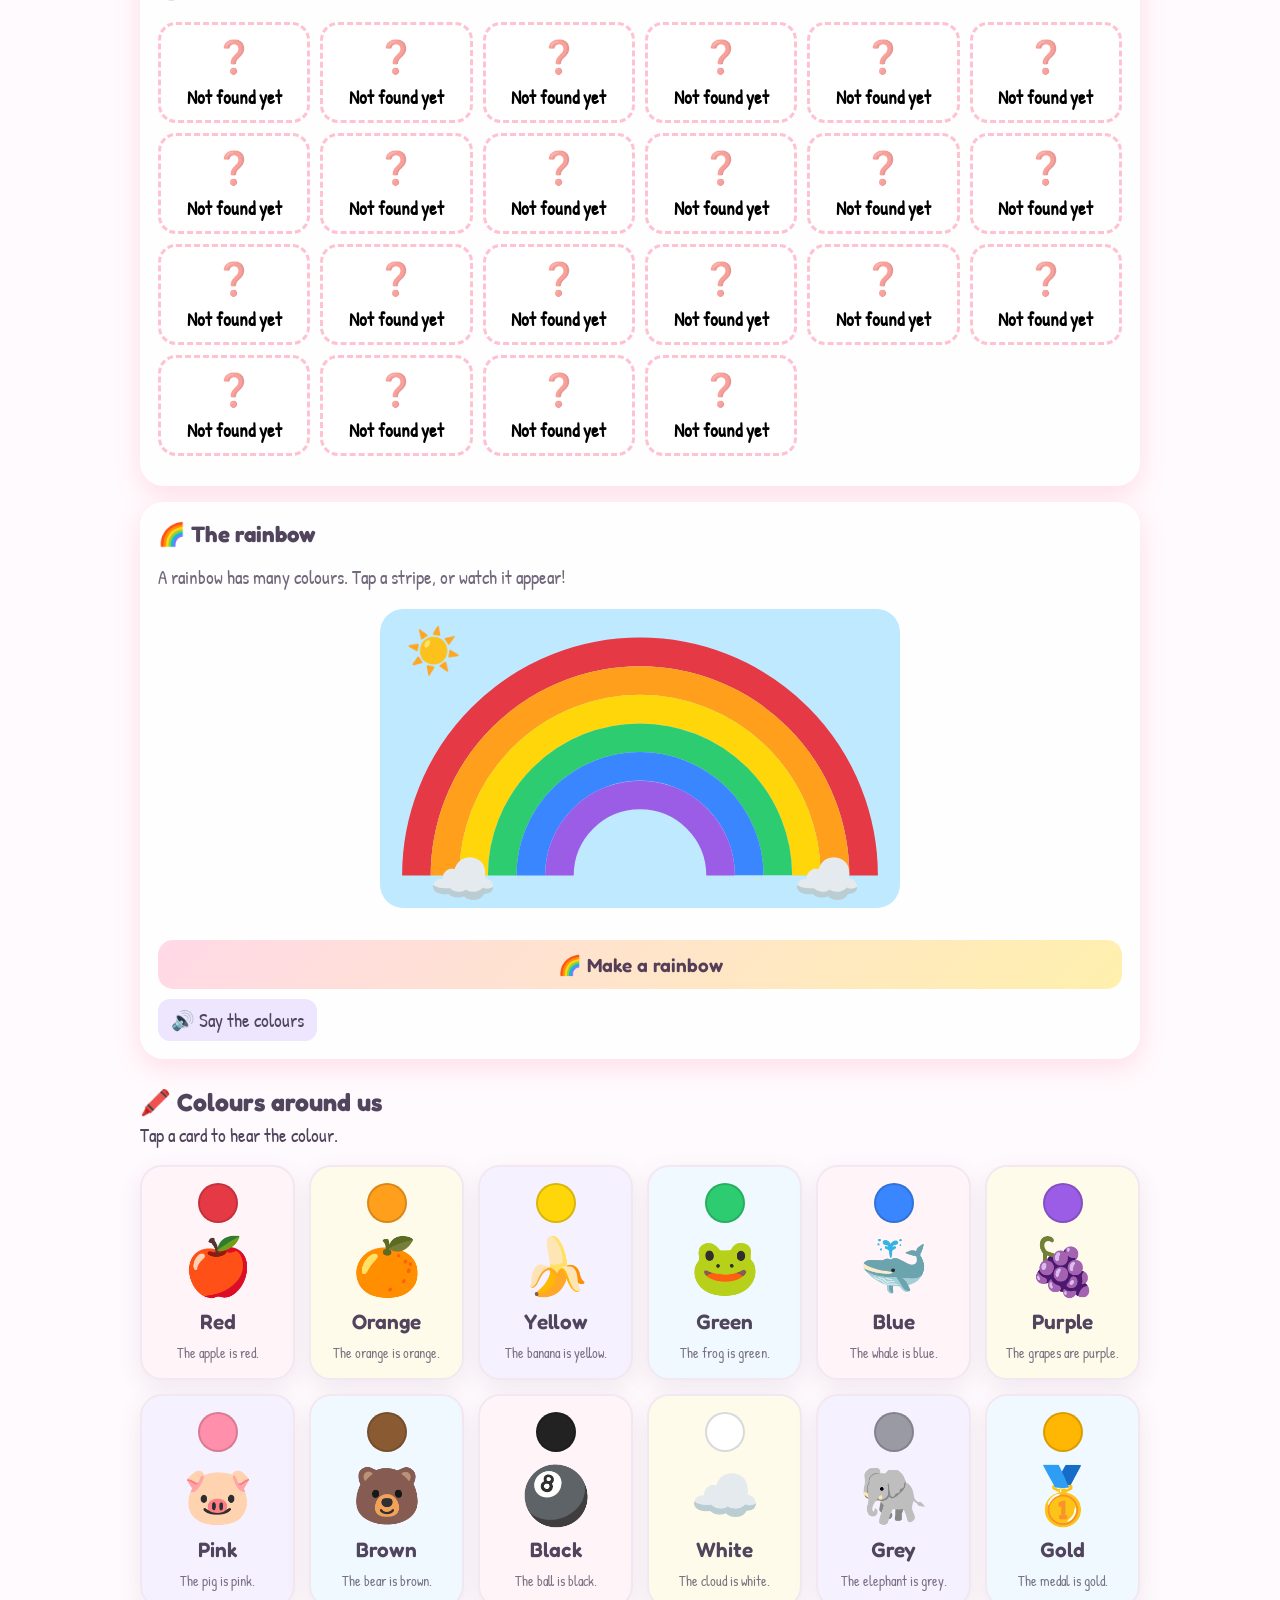
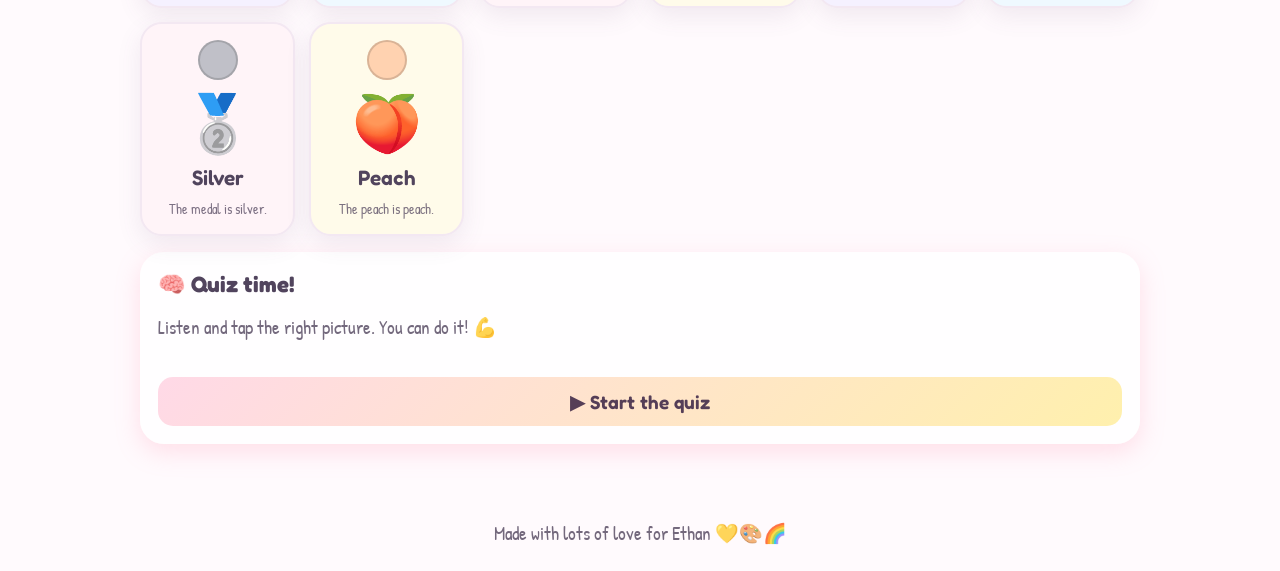
==== commit c651e5fe: "Update colours.html" ====
--- a/lessons/colours.html
+++ b/lessons/colours.html
@@ -266,7 +266,7 @@
       border-radius: 50%;
     }
 
-    .found-grid { display: grid; grid-template-columns: repeat(auto-fill, minmax(150px, 1fr)); gap: 10px; margin: 12px 0; }
+    .found-grid { display: grid; grid-template-columns: repeat(auto-fill, minmax(130px, 1fr)); gap: 10px; margin: 12px 0; }
 
     .found-card {
       display: flex;
@@ -320,7 +320,7 @@
     <section id="lesson" class="section">
       <div class="lesson-card">
         <h3>🎨 Mix the paints!</h3>
-        <p class="lesson-hint">Pick two paints, then press Mix. What new colour will you make?</p>
+        <p class="lesson-hint">Pick two paints from the 8 colours, then press Mix. How many new colours can you find?</p>
         <div id="bowl-view" class="scene"></div>
         <div class="palette"><span class="pal-label">1st paint</span><span id="palette-a" class="palette"></span></div>
         <div class="palette"><span class="pal-label">2nd paint</span><span id="palette-b" class="palette"></span></div>
@@ -452,29 +452,59 @@
       red: { name: "Red", color: "#e63946" },
       yellow: { name: "Yellow", color: "#ffd60a" },
       blue: { name: "Blue", color: "#3a86ff" },
-      white: { name: "White", color: "#ffffff" }
+      white: { name: "White", color: "#ffffff" },
+      black: { name: "Black", color: "#222222" },
+      green: { name: "Green", color: "#2ecc71" },
+      orange: { name: "Orange", color: "#ff9f1c" },
+      purple: { name: "Purple", color: "#9b5de5" }
     };
 
-    const MIXES = {
-      "red+yellow": { name: "Orange", color: "#ff9f1c" },
-      "blue+yellow": { name: "Green", color: "#2ecc71" },
-      "blue+red": { name: "Purple", color: "#9b5de5" },
-      "red+white": { name: "Pink", color: "#ff8fab" },
-      "blue+white": { name: "Light blue", color: "#9fd3ff" },
-      "white+yellow": { name: "Light yellow", color: "#fff3a8" }
-    };
-
-    const FOUND_KEY = "ethanColourMixes";
-    let found = [];
+    // [farba 1, farba 2, nazwa nowego koloru, kolor]
+    const MIX_LIST = [
+      ["red", "yellow", "Orange", "#ff9f1c"], ["blue", "yellow", "Green", "#2ecc71"],
+      ["blue", "red", "Purple", "#9b5de5"], ["red", "white", "Pink", "#ff8fab"],
+      ["blue", "white", "Light blue", "#9fd3ff"], ["white", "yellow", "Light yellow", "#fff3a8"],
+      ["black", "white", "Grey", "#9a9aa5"], ["black", "red", "Dark red", "#7a1118"],
+      ["black", "blue", "Dark blue", "#16337a"], ["black", "yellow", "Olive green", "#8a8a1e"],
+      ["black", "green", "Dark green", "#146b3a"], ["black", "orange", "Brown", "#8a5a33"],
+      ["black", "purple", "Dark purple", "#3f1f63"], ["green", "red", "Brown", "#8a5a33"],
+      ["green", "yellow", "Lime green", "#b6e03a"], ["blue", "green", "Turquoise", "#1fb5a8"],
+      ["green", "white", "Light green", "#b8f0c0"], ["green", "orange", "Brown", "#8a5a33"],
+      ["green", "purple", "Brown", "#8a5a33"], ["orange", "red", "Red orange", "#f0541e"],
+      ["orange", "yellow", "Gold", "#ffb703"], ["blue", "orange", "Brown", "#8a5a33"],
+      ["orange", "white", "Peach", "#ffd2b0"], ["orange", "purple", "Brown", "#8a5a33"],
+      ["purple", "red", "Magenta", "#c2185b"], ["blue", "purple", "Indigo", "#4b3a9e"],
+      ["purple", "yellow", "Brown", "#8a5a33"], ["purple", "white", "Lilac", "#d8c3f5"]
+    ];
+
+    const pairKey = (a, b) => [a, b].sort().join("+");
+    const slugOf = name => name.toLowerCase().replace(/\s+/g, "-");
+    const MIXES = {};
+    MIX_LIST.forEach(([a, b, name, color]) => { MIXES[pairKey(a, b)] = { name, color }; });
+
+    // każdy nowy kolor liczy się raz (np. brązowy można dostać na kilka sposobów)
+    const RESULTS = [...new Map(MIX_LIST.map(([a, b, name, color]) => [name, { name, color }])).values()];
+    const colourOf = name => RESULTS.find(r => r.name === name).color;
+
+    const FOUND_KEY = "ethanColours2";
+    let found = {};
 
     try {
-      found = JSON.parse(localStorage.getItem(FOUND_KEY) || "[]");
-      if (!Array.isArray(found)) found = [];
+      found = JSON.parse(localStorage.getItem(FOUND_KEY) || "{}") || {};
+
+      // przeniesienie starych odkryć (zapisanych jako pary farb)
+      const old = JSON.parse(localStorage.getItem("ethanColourMixes") || "[]");
+      if (Array.isArray(old)) old.forEach(key => { if (MIXES[key]) found[slugOf(MIXES[key].name)] = found[slugOf(MIXES[key].name)] || key; });
     } catch {
-      found = [];
-    }
-
-    const pairKey = (a, b) => [a, b].sort().join("+");
+      found = {};
+    }
+
+    function saveFound() {
+      try {
+        localStorage.setItem(FOUND_KEY, JSON.stringify(found));
+      } catch {}
+    }
+
     const dotHtml = color => `<span class="mix-dot" style="background:${color}"></span>`;
 
     // --- Miska z farbami ---
@@ -559,15 +589,16 @@
       const grid = $("found-grid");
       grid.replaceChildren();
 
-      Object.entries(MIXES).forEach(([key, mix]) => {
-        const [x, y] = key.split("+");
+      RESULTS.forEach(result => {
+        const pairId = found[slugOf(result.name)];
         const card = document.createElement("button");
         card.type = "button";
-        card.className = "found-card" + (found.includes(key) ? " found" : "");
-
-        if (found.includes(key)) {
-          card.innerHTML = `<span class="equation">${dotHtml(PAINTS[x].color)}+${dotHtml(PAINTS[y].color)}=${dotHtml(mix.color)}</span><span>${mix.name}</span>`;
-          card.addEventListener("click", () => speak(PAINTS[x].name + " and " + PAINTS[y].name + " make " + mix.name.toLowerCase() + "."));
+        card.className = "found-card" + (pairId ? " found" : "");
+
+        if (pairId) {
+          const [x, y] = pairId.split("+");
+          card.innerHTML = `<span class="equation">${dotHtml(PAINTS[x].color)}+${dotHtml(PAINTS[y].color)}=${dotHtml(result.color)}</span><span>${result.name}</span>`;
+          card.addEventListener("click", () => speak(PAINTS[x].name + " and " + PAINTS[y].name.toLowerCase() + " make " + result.name.toLowerCase() + "."));
         } else {
           card.innerHTML = `<span class="unknown">❓</span><span>Not found yet</span>`;
           card.addEventListener("click", () => speak("Mix two paints to find a new colour!"));
@@ -576,7 +607,7 @@
         grid.appendChild(card);
       });
 
-      $("found-count").textContent = "🎨 Colours found: " + found.length + " of " + Object.keys(MIXES).length;
+      $("found-count").textContent = "🎨 Colours found: " + Object.keys(found).length + " of " + RESULTS.length;
     }
 
     renderFound();
@@ -604,13 +635,11 @@
       $("grad-b").setAttribute("stop-color", b.color);
       $("liquid-mix").setAttribute("fill", result.color);
 
-      // 1) krople spadają do miski
       setTimeout(() => {
         $("blob-a").style.transform = "translate(185px, 158px)";
         $("blob-b").style.transform = "translate(215px, 158px)";
       }, 50);
 
-      // 2) mieszanie
       setTimeout(() => {
         $("blob-a").style.opacity = 0;
         $("blob-b").style.opacity = 0;
@@ -628,7 +657,6 @@
         requestAnimationFrame(spin);
       }, 1000);
 
-      // 3) nowy kolor
       setTimeout(() => {
         $("liquid-mix").style.opacity = 1;
         $("liquid-swirl").style.opacity = 0;
@@ -641,23 +669,21 @@
         $("mix-result").innerHTML = `${dotHtml(a.color)}<span>+</span>${dotHtml(b.color)}<span>=</span>${dotHtml(result.color)}<span>${result.name}!</span>`;
         speak(sentence);
 
-        const key = pairKey(pick.a, pick.b);
-
-        if (!result.same && !found.includes(key)) {
-          found.push(key);
-
-          try {
-            localStorage.setItem(FOUND_KEY, JSON.stringify(found));
-          } catch {}
-
+        const slug = slugOf(result.name);
+
+        if (!result.same && !found[slug]) {
+          found[slug] = pairKey(pick.a, pick.b);
+          saveFound();
           renderFound();
 
-          if (found.length === Object.keys(MIXES).length) {
-            $("mix-message").textContent = "🎉 You found all the colours!";
+          if (Object.keys(found).length === RESULTS.length) {
+            $("mix-message").textContent = "🎉 You found all " + RESULTS.length + " colours!";
             setTimeout(() => speak("Wow! You found all the colours!"), 2600);
           } else {
             $("mix-message").textContent = "⭐ A new colour: " + result.name + "!";
           }
+        } else if (!result.same) {
+          $("mix-message").textContent = "You already found " + result.name.toLowerCase() + ". Try new paints!";
         }
 
         mixing = false;
@@ -667,12 +693,13 @@
 
     $("mix-btn").addEventListener("click", mix);
 
+    // "Niespodzianka" wybiera parę, która jeszcze nic nowego nie dała
     $("surprise-btn").addEventListener("click", () => {
       if (mixing) return;
-      const keys = Object.keys(PAINTS);
-      const a = keys[Math.floor(Math.random() * keys.length)];
-      let b = keys[Math.floor(Math.random() * keys.length)];
-      if (a === b) b = keys[(keys.indexOf(b) + 1) % keys.length];
+
+      const unfound = MIX_LIST.filter(([, , name]) => !found[slugOf(name)]);
+      const pool = unfound.length ? unfound : MIX_LIST;
+      const [a, b] = pool[Math.floor(Math.random() * pool.length)];
 
       pick.a = a;
       pick.b = b;
@@ -739,7 +766,9 @@
       ["Yellow", "#ffd60a", "🍌", "The banana is yellow."], ["Green", "#2ecc71", "🐸", "The frog is green."],
       ["Blue", "#3a86ff", "🐳", "The whale is blue."], ["Purple", "#9b5de5", "🍇", "The grapes are purple."],
       ["Pink", "#ff8fab", "🐷", "The pig is pink."], ["Brown", "#8a5a33", "🐻", "The bear is brown."],
-      ["Black", "#222222", "🎱", "The ball is black."], ["White", "#ffffff", "☁️", "The cloud is white."]
+      ["Black", "#222222", "🎱", "The ball is black."], ["White", "#ffffff", "☁️", "The cloud is white."],
+      ["Grey", "#9a9aa5", "🐘", "The elephant is grey."], ["Gold", "#ffb703", "🥇", "The medal is gold."],
+      ["Silver", "#c0c0c8", "🥈", "The medal is silver."], ["Peach", "#ffd2b0", "🍑", "The peach is peach."]
     ];
 
     COLOUR_WORDS.forEach(([name, color, emoji, sentence]) => {
@@ -775,13 +804,25 @@
     const dotOption = (hex, label, correct) => ({ dot: hex, size: 46, label, ...(correct ? { correct: true } : {}) });
     const QUIZ_POOL = [
       { say: "Red and yellow make...?", options: [
-        dotOption("#ff9f1c", "Orange", true), dotOption("#2ecc71", "Green"), dotOption("#9b5de5", "Purple")] },
+        dotOption(colourOf("Orange"), "Orange", true), dotOption("#2ecc71", "Green"), dotOption("#9b5de5", "Purple")] },
       { say: "Yellow and blue make...?", options: [
         dotOption("#2ecc71", "Green", true), dotOption("#ff9f1c", "Orange"), dotOption("#e63946", "Red")] },
       { say: "Blue and red make...?", options: [
         dotOption("#9b5de5", "Purple", true), dotOption("#2ecc71", "Green"), dotOption("#ffd60a", "Yellow")] },
       { say: "Red and white make...?", options: [
-        dotOption("#ff8fab", "Pink", true), dotOption("#3a86ff", "Blue"), dotOption("#2ecc71", "Green")] },
+        dotOption(colourOf("Pink"), "Pink", true), dotOption("#3a86ff", "Blue"), dotOption("#2ecc71", "Green")] },
+      { say: "Black and white make...?", options: [
+        dotOption(colourOf("Grey"), "Grey", true), dotOption("#e63946", "Red"), dotOption("#ffd60a", "Yellow")] },
+      { say: "Red and green make...?", options: [
+        dotOption(colourOf("Brown"), "Brown", true), dotOption("#3a86ff", "Blue"), dotOption("#ffd60a", "Yellow")] },
+      { say: "Blue and green make...?", options: [
+        dotOption(colourOf("Turquoise"), "Turquoise", true), dotOption("#e63946", "Red"), dotOption("#ff9f1c", "Orange")] },
+      { say: "Orange and white make...?", options: [
+        dotOption(colourOf("Peach"), "Peach", true), dotOption("#3a86ff", "Blue"), dotOption("#2ecc71", "Green")] },
+      { say: "Purple and white make...?", options: [
+        dotOption(colourOf("Lilac"), "Lilac", true), dotOption("#ffd60a", "Yellow"), dotOption("#e63946", "Red")] },
+      { say: "Yellow and green make...?", options: [
+        dotOption(colourOf("Lime green"), "Lime green", true), dotOption("#e63946", "Red"), dotOption("#3a86ff", "Blue")] },
       { say: "Which one is red?", options: [
         { icon: "🍎", label: "Apple", correct: true }, { icon: "🐸", label: "Frog" }, { icon: "🐳", label: "Whale" }] },
       { say: "Which one is green?", options: [
@@ -797,7 +838,9 @@
       { say: "Which colour is the grass?", options: [
         dotOption("#2ecc71", "Green", true), dotOption("#e63946", "Red"), dotOption("#9b5de5", "Purple")] },
       { say: "Which colour is the sky on a sunny day?", options: [
-        dotOption("#3a86ff", "Blue", true), dotOption("#ffd60a", "Yellow"), dotOption("#ff8fab", "Pink")] }
+        dotOption("#3a86ff", "Blue", true), dotOption("#ffd60a", "Yellow"), dotOption("#ff8fab", "Pink")] },
+      { say: "Which colour is the elephant?", options: [
+        dotOption("#9a9aa5", "Grey", true), dotOption("#ff8fab", "Pink"), dotOption("#2ecc71", "Green")] }
     ];
 
     const quizBox = document.getElementById("quiz-box");
